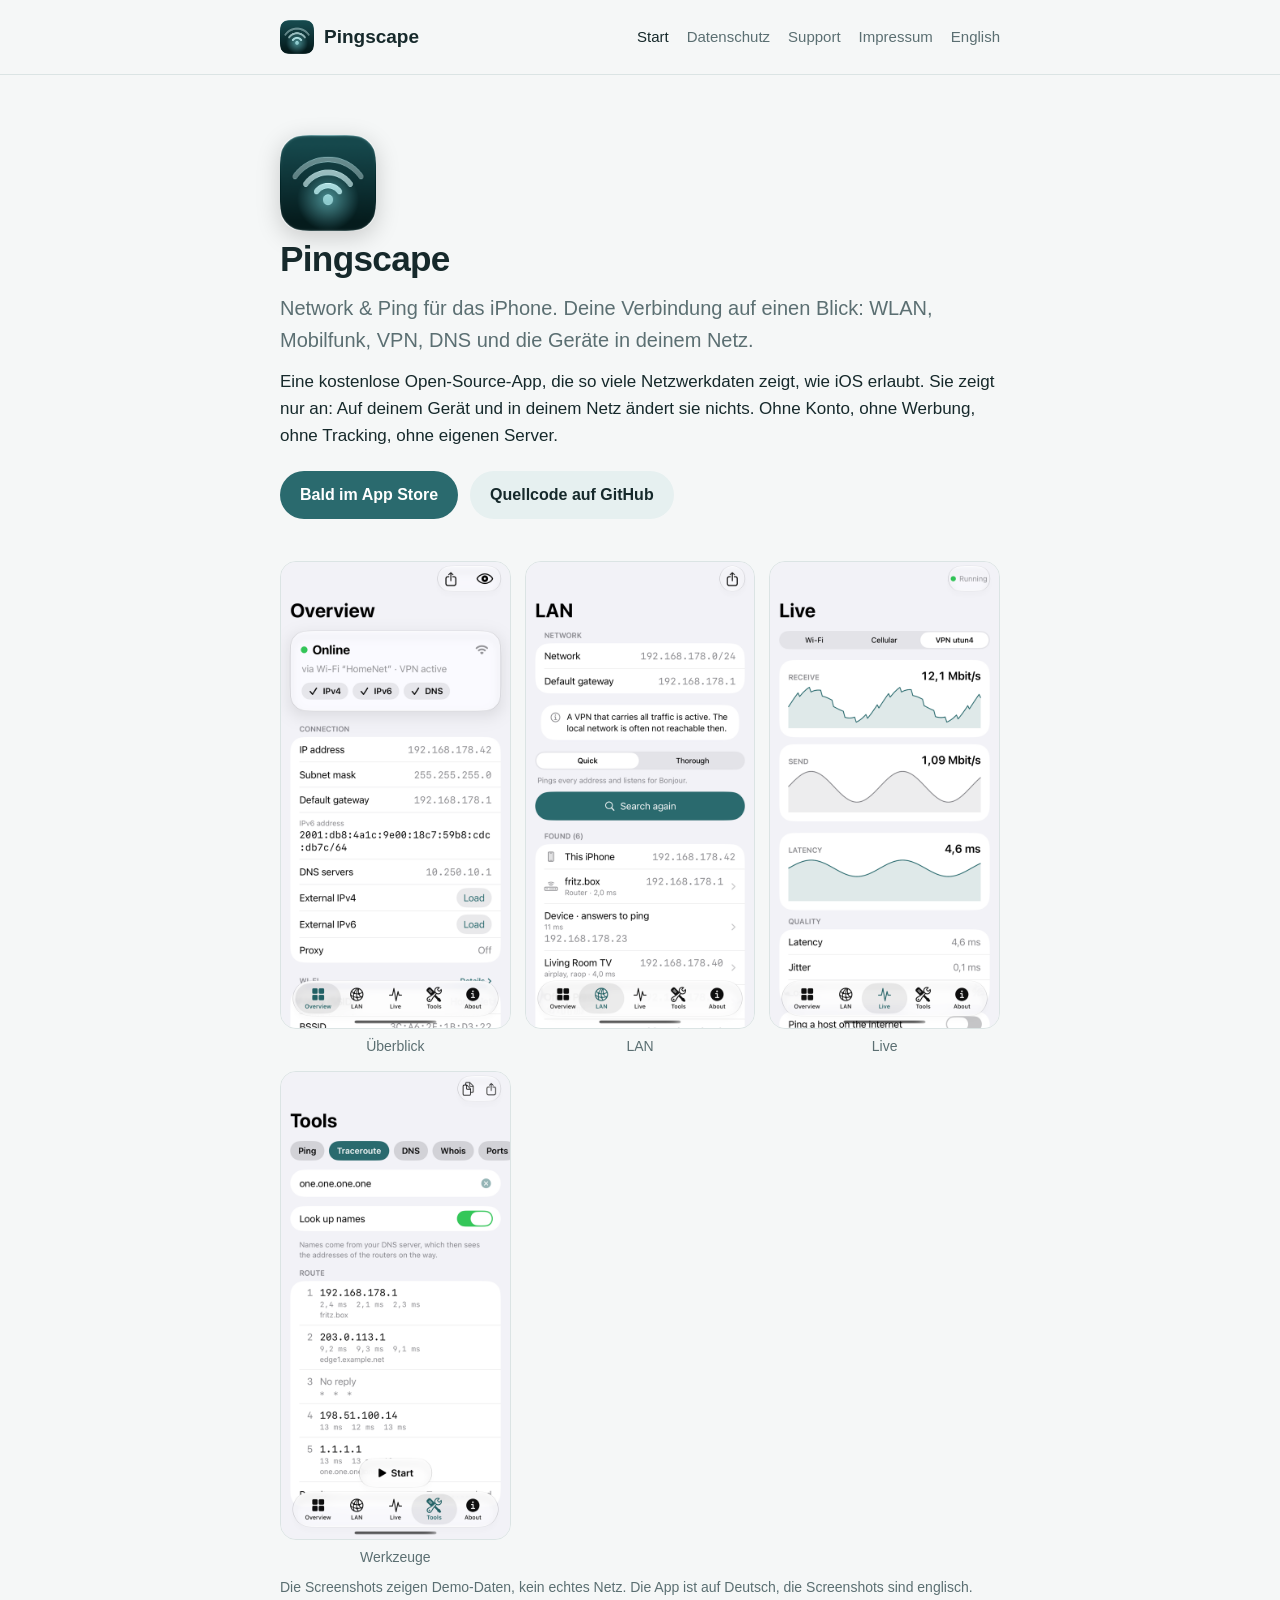
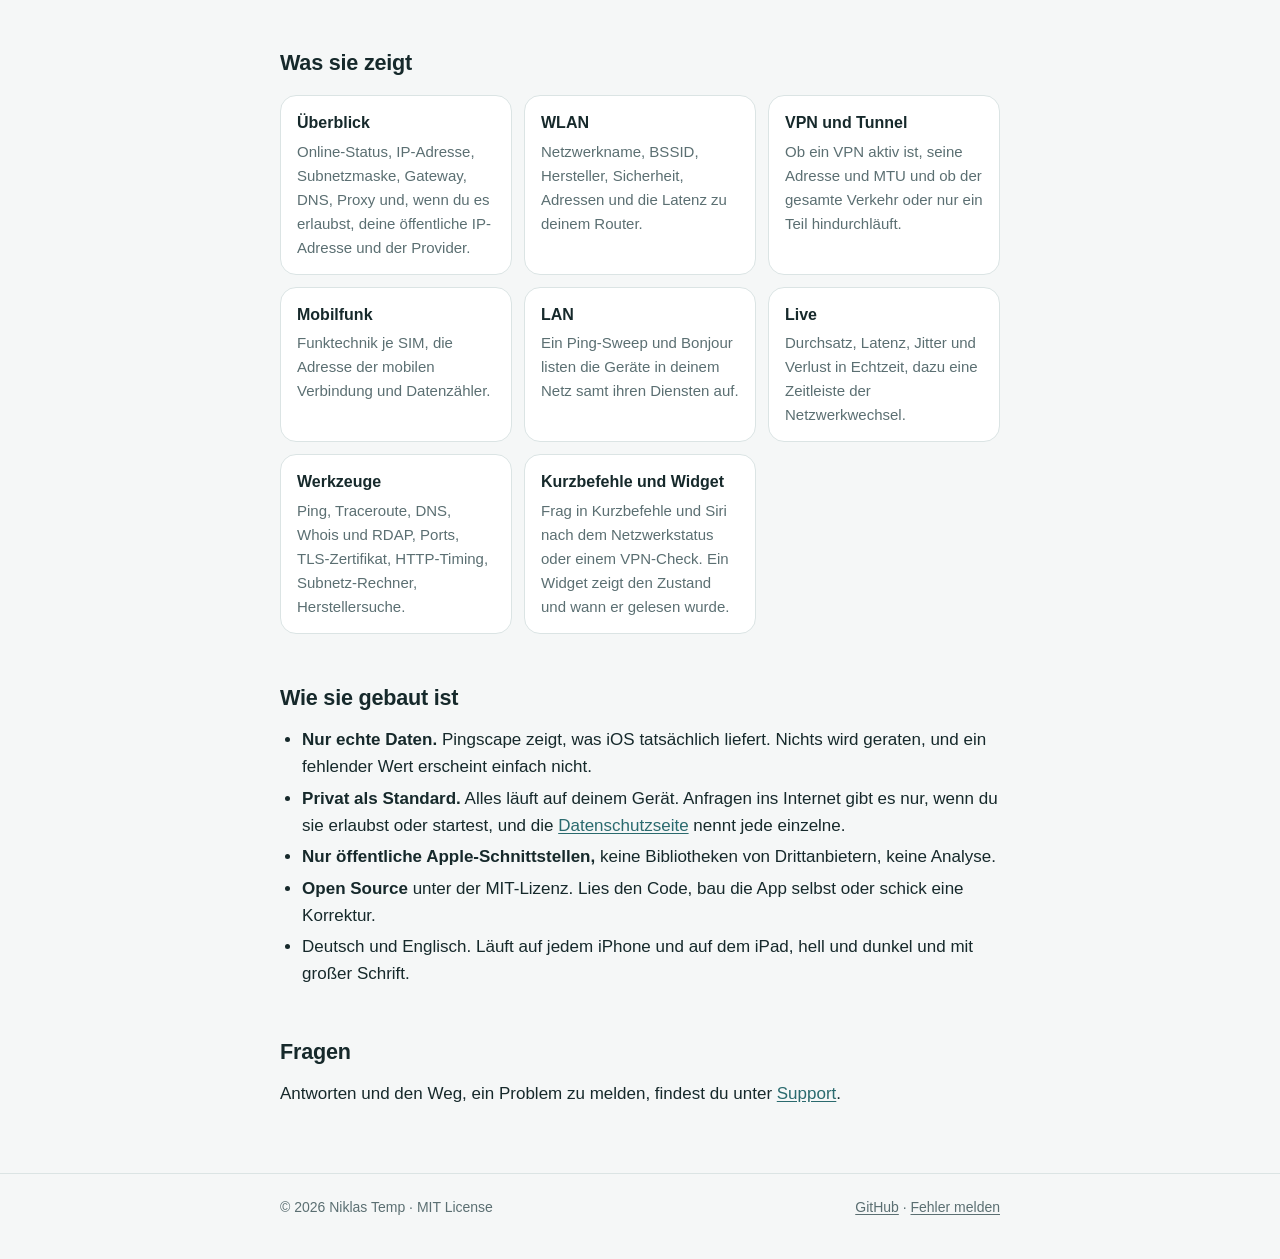
==== site/de/index.html @ 0ebd8dc4 "Add the website: home, privacy, support and legal notice in English and German Static pages for ping" ====
<!doctype html>
<html lang="de">
<head>
<meta charset="utf-8">
<meta name="viewport" content="width=device-width, initial-scale=1">
<title>Pingscape: Network & Ping für das iPhone</title>
<meta name="description" content="Pingscape zeigt deine Verbindung, WLAN, Mobilfunk, VPN, DNS und die Geräte in deinem Netz. Kostenlos, Open Source, ohne Konto und Tracking.">
<link rel="stylesheet" href="../style.css">
<link rel="apple-touch-icon" href="../apple-touch-icon.png">
<link rel="icon" href="../apple-touch-icon.png">
<link rel="alternate" hreflang="en" href="https://pingscape.app/">
<link rel="alternate" hreflang="de" href="https://pingscape.app/de/">
</head>
<body>
<header class="site"><div class="wrap">
<a class="brand" href="./"><img src="../img/icon.png" alt="" width="34" height="34">Pingscape</a>
<nav aria-label="Hauptnavigation"><a href="./" aria-current="page">Start</a><a href="privacy.html">Datenschutz</a><a href="support.html">Support</a><a href="impressum.html">Impressum</a><a href="../" hreflang="en" lang="en">English</a></nav>
</div></header>
<main><div class="wrap">
<section class="hero">
<img class="icon" src="../img/icon.png" alt="Pingscape App-Symbol" width="96" height="96">
<h1>Pingscape</h1>
<p class="lead">Network &amp; Ping für das iPhone. Deine Verbindung auf einen Blick: WLAN, Mobilfunk, VPN, DNS und die Geräte in deinem Netz.</p>
<p>Eine kostenlose Open-Source-App, die so viele Netzwerkdaten zeigt, wie iOS erlaubt. Sie zeigt nur an: Auf deinem Gerät und in deinem Netz ändert sie nichts. Ohne Konto, ohne Werbung, ohne Tracking, ohne eigenen Server.</p>
<div class="actions">
<span class="button">Bald im App Store</span>
<a class="button secondary" href="https://github.com/pilotofpackets/pingscape">Quellcode auf GitHub</a>
</div>
</section>
<div class="shots">
<figure><img src="../img/overview.png" alt="Der Überblick mit Verbindung, WLAN und VPN" loading="lazy"><figcaption>Überblick</figcaption></figure>
<figure><img src="../img/lan.png" alt="Die Liste der im lokalen Netz gefundenen Geräte" loading="lazy"><figcaption>LAN</figcaption></figure>
<figure><img src="../img/live.png" alt="Live-Diagramme für Durchsatz und Latenz" loading="lazy"><figcaption>Live</figcaption></figure>
<figure><img src="../img/tools.png" alt="Das Traceroute-Werkzeug mit Hops und Antwortzeiten" loading="lazy"><figcaption>Werkzeuge</figcaption></figure>
</div>
<p class="small">Die Screenshots zeigen Demo-Daten, kein echtes Netz. Die App ist auf Deutsch, die Screenshots sind englisch.</p>
<h2>Was sie zeigt</h2>
<div class="grid">
<div class="card"><h3>Überblick</h3><p>Online-Status, IP-Adresse, Subnetzmaske, Gateway, DNS, Proxy und, wenn du es erlaubst, deine öffentliche IP-Adresse und der Provider.</p></div>
<div class="card"><h3>WLAN</h3><p>Netzwerkname, BSSID, Hersteller, Sicherheit, Adressen und die Latenz zu deinem Router.</p></div>
<div class="card"><h3>VPN und Tunnel</h3><p>Ob ein VPN aktiv ist, seine Adresse und MTU und ob der gesamte Verkehr oder nur ein Teil hindurchläuft.</p></div>
<div class="card"><h3>Mobilfunk</h3><p>Funktechnik je SIM, die Adresse der mobilen Verbindung und Datenzähler.</p></div>
<div class="card"><h3>LAN</h3><p>Ein Ping-Sweep und Bonjour listen die Geräte in deinem Netz samt ihren Diensten auf.</p></div>
<div class="card"><h3>Live</h3><p>Durchsatz, Latenz, Jitter und Verlust in Echtzeit, dazu eine Zeitleiste der Netzwerkwechsel.</p></div>
<div class="card"><h3>Werkzeuge</h3><p>Ping, Traceroute, DNS, Whois und RDAP, Ports, TLS-Zertifikat, HTTP-Timing, Subnetz-Rechner, Herstellersuche.</p></div>
<div class="card"><h3>Kurzbefehle und Widget</h3><p>Frag in Kurzbefehle und Siri nach dem Netzwerkstatus oder einem VPN-Check. Ein Widget zeigt den Zustand und wann er gelesen wurde.</p></div>
</div>
<h2>Wie sie gebaut ist</h2>
<ul>
<li><strong>Nur echte Daten.</strong> Pingscape zeigt, was iOS tatsächlich liefert. Nichts wird geraten, und ein fehlender Wert erscheint einfach nicht.</li>
<li><strong>Privat als Standard.</strong> Alles läuft auf deinem Gerät. Anfragen ins Internet gibt es nur, wenn du sie erlaubst oder startest, und die <a href="privacy.html">Datenschutzseite</a> nennt jede einzelne.</li>
<li><strong>Nur öffentliche Apple-Schnittstellen,</strong> keine Bibliotheken von Drittanbietern, keine Analyse.</li>
<li><strong>Open Source</strong> unter der MIT-Lizenz. Lies den Code, bau die App selbst oder schick eine Korrektur.</li>
<li>Deutsch und Englisch. Läuft auf jedem iPhone und auf dem iPad, hell und dunkel und mit großer Schrift.</li>
</ul>
<h2>Fragen</h2>
<p>Antworten und den Weg, ein Problem zu melden, findest du unter <a href="support.html">Support</a>.</p>
</div></main>
<footer class="site"><div class="wrap">
<span>© 2026 Niklas Temp · MIT License</span>
<span><a href="https://github.com/pilotofpackets/pingscape">GitHub</a> · <a href="https://github.com/pilotofpackets/pingscape/issues">Fehler melden</a></span>
</div></footer>
</body>
</html>
---- site/style.css ----
:root {
  color-scheme: light dark;
  --bg: #f5f7f7;
  --card: #ffffff;
  --text: #16292b;
  --muted: #5b6f72;
  --line: #dbe4e4;
  --accent: #2a6a6e;
  --accent-text: #ffffff;
  --soft: #e6f0f0;
}
@media (prefers-color-scheme: dark) {
  :root {
    --bg: #0b1516;
    --card: #132022;
    --text: #e3f0f0;
    --muted: #91a8aa;
    --line: #223638;
    --accent: #7cc3c7;
    --accent-text: #08282a;
    --soft: #162a2c;
  }
}
* { box-sizing: border-box; }
html { -webkit-text-size-adjust: 100%; }
body {
  margin: 0;
  background: var(--bg);
  color: var(--text);
  font: 17px/1.6 -apple-system, BlinkMacSystemFont, "SF Pro Text", "Helvetica Neue", Arial, sans-serif;
}
a { color: var(--accent); text-underline-offset: 2px; }
.wrap { max-width: 760px; margin: 0 auto; padding: 0 20px; }
header.site { padding: 20px 0; border-bottom: 1px solid var(--line); }
header.site .wrap { display: flex; align-items: center; justify-content: space-between; gap: 16px; flex-wrap: wrap; }
.brand { display: flex; align-items: center; gap: 10px; font-weight: 700; color: var(--text); text-decoration: none; font-size: 19px; }
.brand img { width: 34px; height: 34px; border-radius: 8px; }
nav { display: flex; gap: 18px; flex-wrap: wrap; font-size: 15px; }
nav a { color: var(--muted); text-decoration: none; }
nav a:hover, nav a[aria-current="page"] { color: var(--text); }
main { padding: 36px 0 56px; }
h1 { font-size: 2.2rem; line-height: 1.15; margin: 0 0 12px; letter-spacing: -0.02em; }
h2 { font-size: 1.35rem; margin: 2.2em 0 0.4em; letter-spacing: -0.01em; }
h3 { font-size: 1.05rem; margin: 1.6em 0 0.2em; }
p, ul, ol, dl { margin: 0.6em 0; }
ul, ol { padding-left: 1.3em; }
li { margin: 0.25em 0; }
.lead { font-size: 1.25rem; color: var(--muted); max-width: 34em; }
.hero { padding: 24px 0 8px; }
.hero img.icon { width: 96px; height: 96px; border-radius: 22px; box-shadow: 0 6px 24px rgba(0,0,0,.18); }
.actions { display: flex; gap: 12px; flex-wrap: wrap; margin: 22px 0 0; }
.button { display: inline-block; padding: 11px 20px; border-radius: 999px; background: var(--accent); color: var(--accent-text); text-decoration: none; font-weight: 600; font-size: 16px; }
.button.secondary { background: var(--soft); color: var(--text); }
.shots { display: grid; grid-template-columns: repeat(auto-fit, minmax(190px, 1fr)); gap: 14px; margin: 34px 0 0; }
.shots figure { margin: 0; }
.shots img { width: 100%; height: auto; border-radius: 16px; border: 1px solid var(--line); background: var(--card); display: block; }
.shots figcaption { font-size: 14px; color: var(--muted); margin-top: 6px; text-align: center; }
.grid { display: grid; grid-template-columns: repeat(auto-fit, minmax(230px, 1fr)); gap: 12px; margin-top: 14px; }
.card { background: var(--card); border: 1px solid var(--line); border-radius: 16px; padding: 14px 16px; }
.card h3 { margin: 0 0 4px; font-size: 1rem; }
.card p { margin: 0; color: var(--muted); font-size: 15px; }
table { width: 100%; border-collapse: collapse; margin: 0.8em 0; font-size: 15px; }
th, td { text-align: left; vertical-align: top; padding: 9px 10px; border-bottom: 1px solid var(--line); }
th { color: var(--muted); font-weight: 600; }
code { font: 0.92em ui-monospace, SFMono-Regular, Menlo, monospace; background: var(--soft); padding: 1px 5px; border-radius: 5px; }
.note { background: var(--soft); border-radius: 14px; padding: 12px 16px; margin: 1.2em 0; }
.small { font-size: 14px; color: var(--muted); }
footer.site { border-top: 1px solid var(--line); padding: 22px 0 40px; font-size: 14px; color: var(--muted); }
footer.site .wrap { display: flex; justify-content: space-between; gap: 12px; flex-wrap: wrap; }
footer.site a { color: var(--muted); }
details { background: var(--card); border: 1px solid var(--line); border-radius: 14px; padding: 4px 16px; margin: 10px 0; }
summary { cursor: pointer; padding: 10px 0; font-weight: 600; }
details[open] summary { margin-bottom: 4px; }
@media (max-width: 520px) { h1 { font-size: 1.85rem; } }
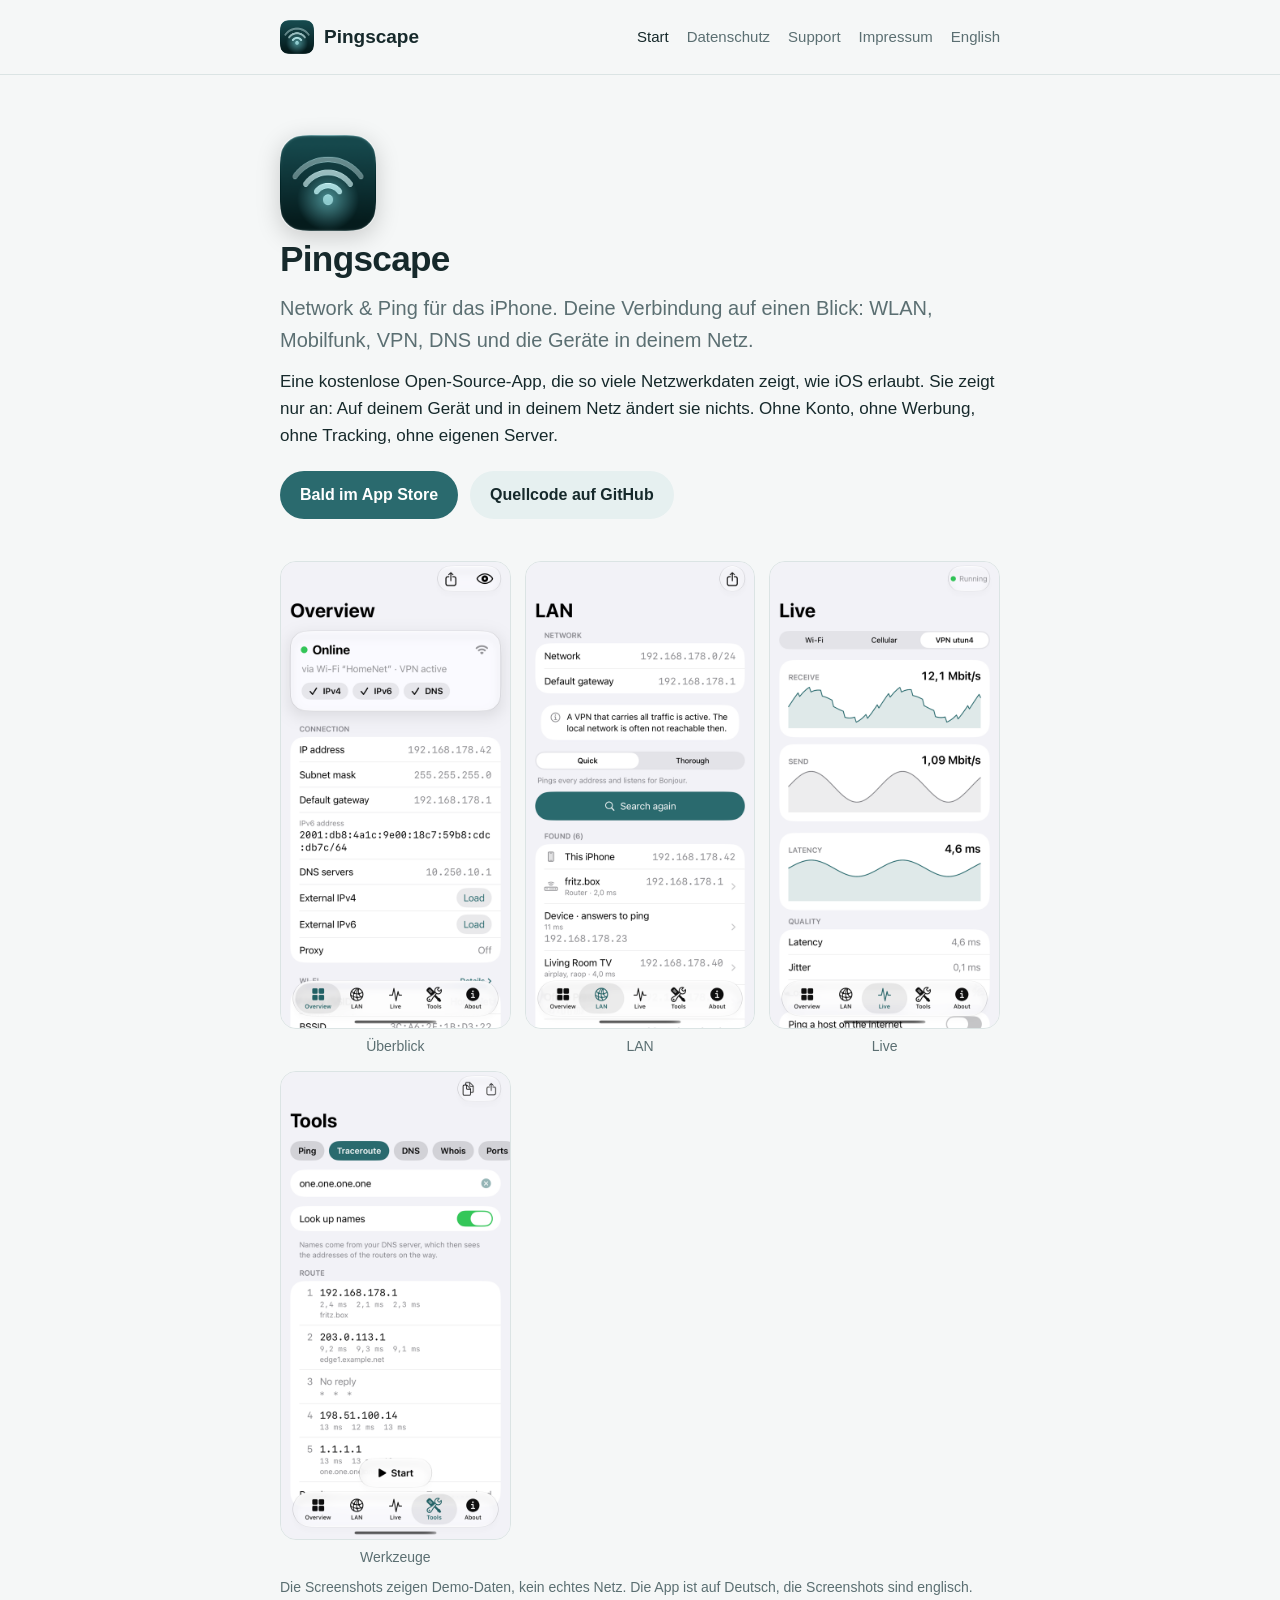
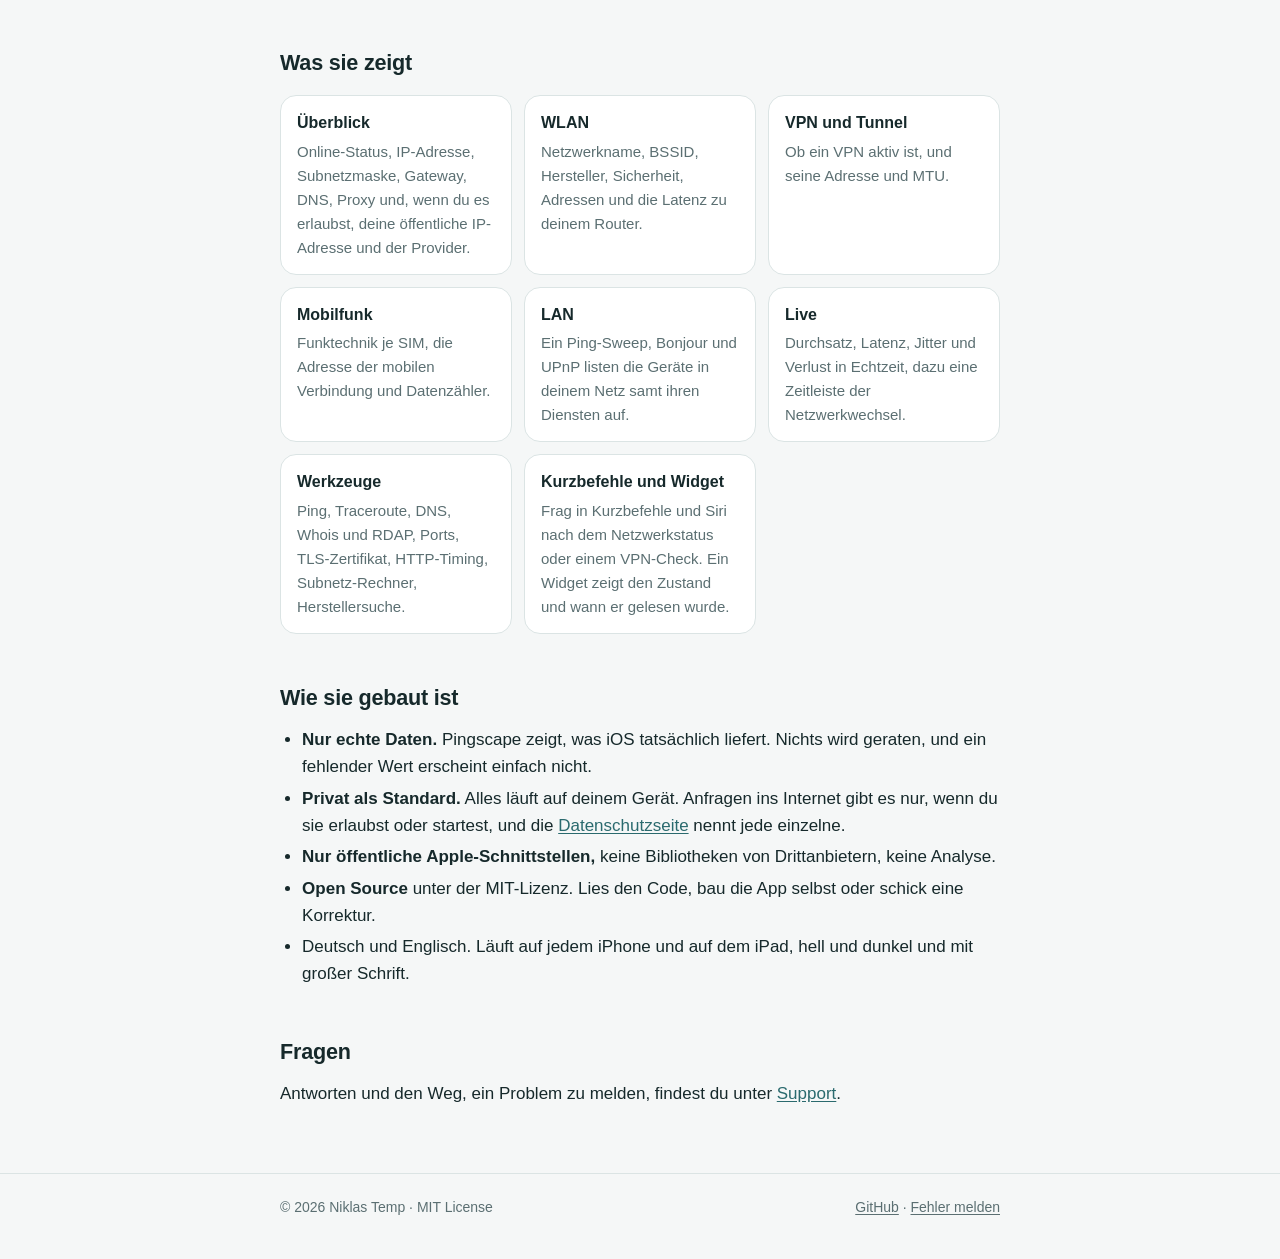
==== commit 1d8dd151: "Redo the store screenshots and drop the split-tunnel claim New iPhone 6.9" screenshots and a first i" ====
--- a/site/de/index.html
+++ b/site/de/index.html
@@ -38,9 +38,9 @@
 <div class="grid">
 <div class="card"><h3>Überblick</h3><p>Online-Status, IP-Adresse, Subnetzmaske, Gateway, DNS, Proxy und, wenn du es erlaubst, deine öffentliche IP-Adresse und der Provider.</p></div>
 <div class="card"><h3>WLAN</h3><p>Netzwerkname, BSSID, Hersteller, Sicherheit, Adressen und die Latenz zu deinem Router.</p></div>
-<div class="card"><h3>VPN und Tunnel</h3><p>Ob ein VPN aktiv ist, seine Adresse und MTU und ob der gesamte Verkehr oder nur ein Teil hindurchläuft.</p></div>
+<div class="card"><h3>VPN und Tunnel</h3><p>Ob ein VPN aktiv ist, und seine Adresse und MTU.</p></div>
 <div class="card"><h3>Mobilfunk</h3><p>Funktechnik je SIM, die Adresse der mobilen Verbindung und Datenzähler.</p></div>
-<div class="card"><h3>LAN</h3><p>Ein Ping-Sweep und Bonjour listen die Geräte in deinem Netz samt ihren Diensten auf.</p></div>
+<div class="card"><h3>LAN</h3><p>Ein Ping-Sweep, Bonjour und UPnP listen die Geräte in deinem Netz samt ihren Diensten auf.</p></div>
 <div class="card"><h3>Live</h3><p>Durchsatz, Latenz, Jitter und Verlust in Echtzeit, dazu eine Zeitleiste der Netzwerkwechsel.</p></div>
 <div class="card"><h3>Werkzeuge</h3><p>Ping, Traceroute, DNS, Whois und RDAP, Ports, TLS-Zertifikat, HTTP-Timing, Subnetz-Rechner, Herstellersuche.</p></div>
 <div class="card"><h3>Kurzbefehle und Widget</h3><p>Frag in Kurzbefehle und Siri nach dem Netzwerkstatus oder einem VPN-Check. Ein Widget zeigt den Zustand und wann er gelesen wurde.</p></div>
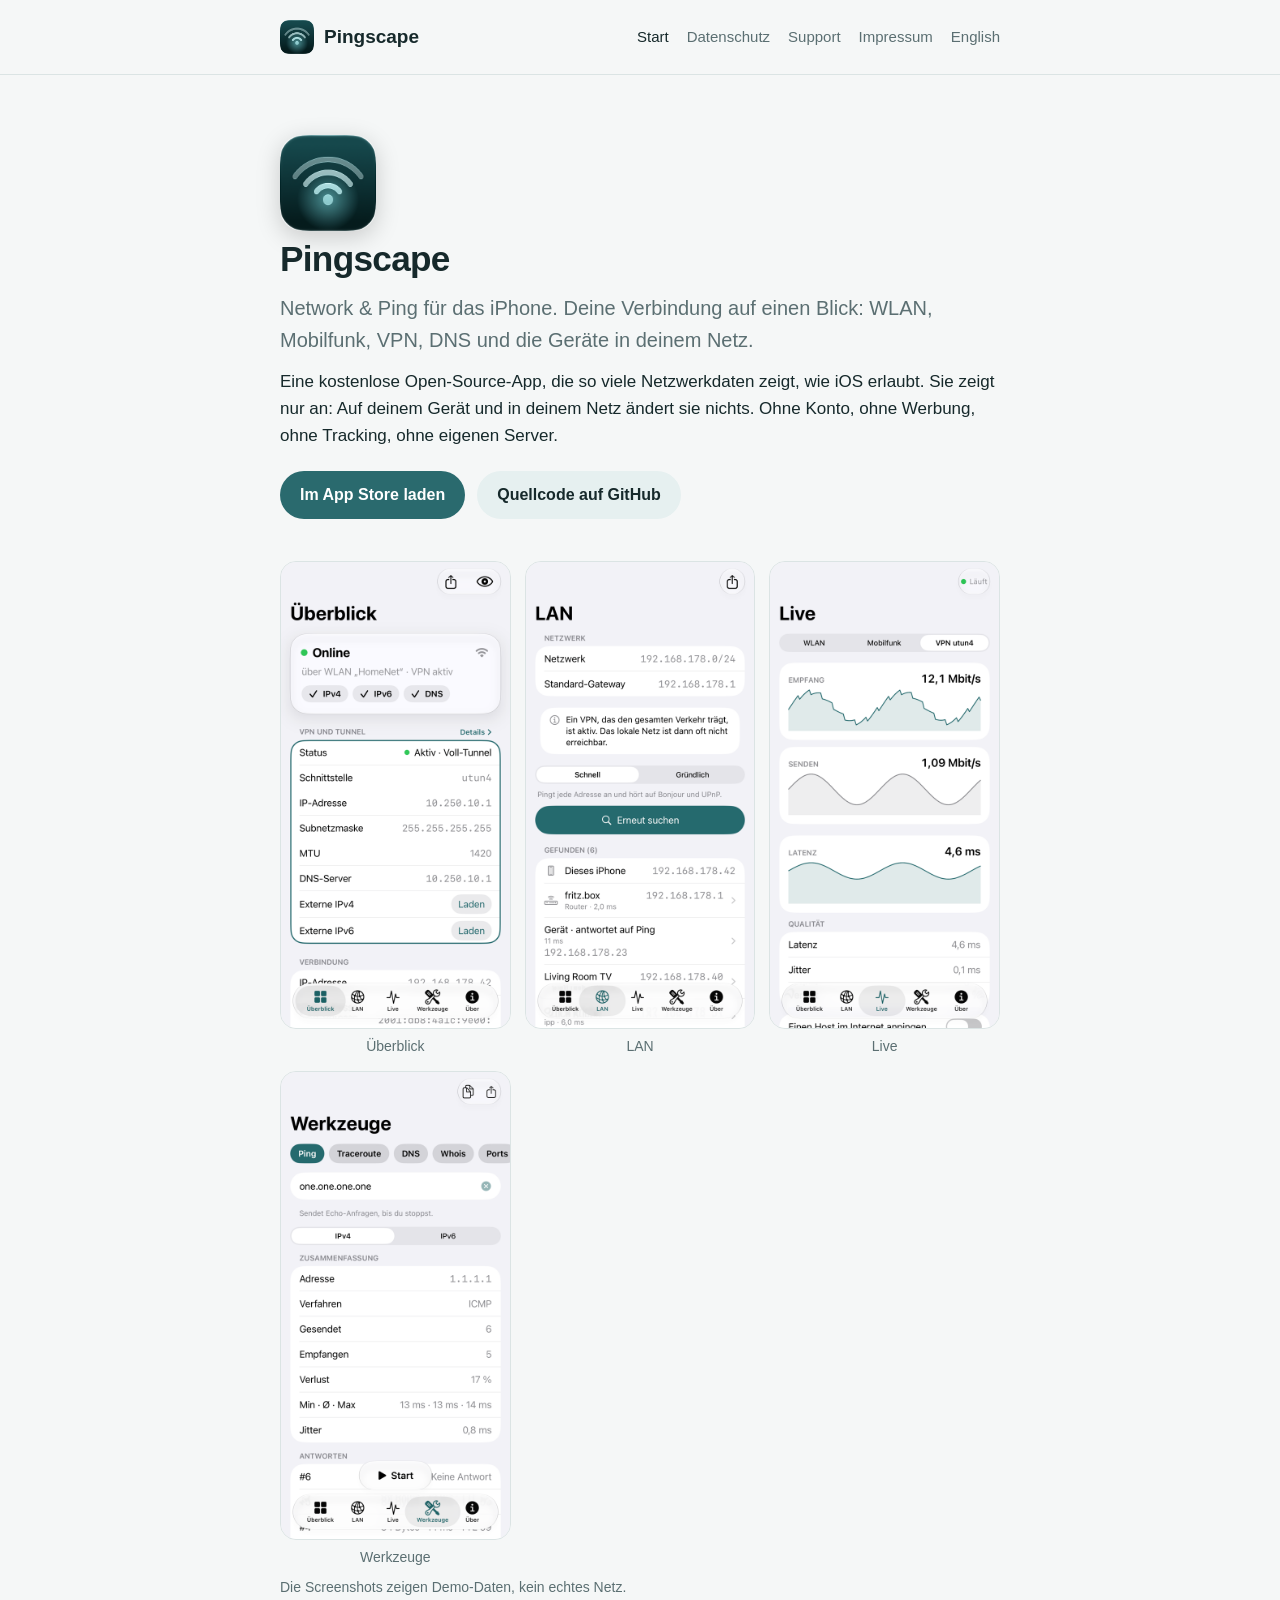
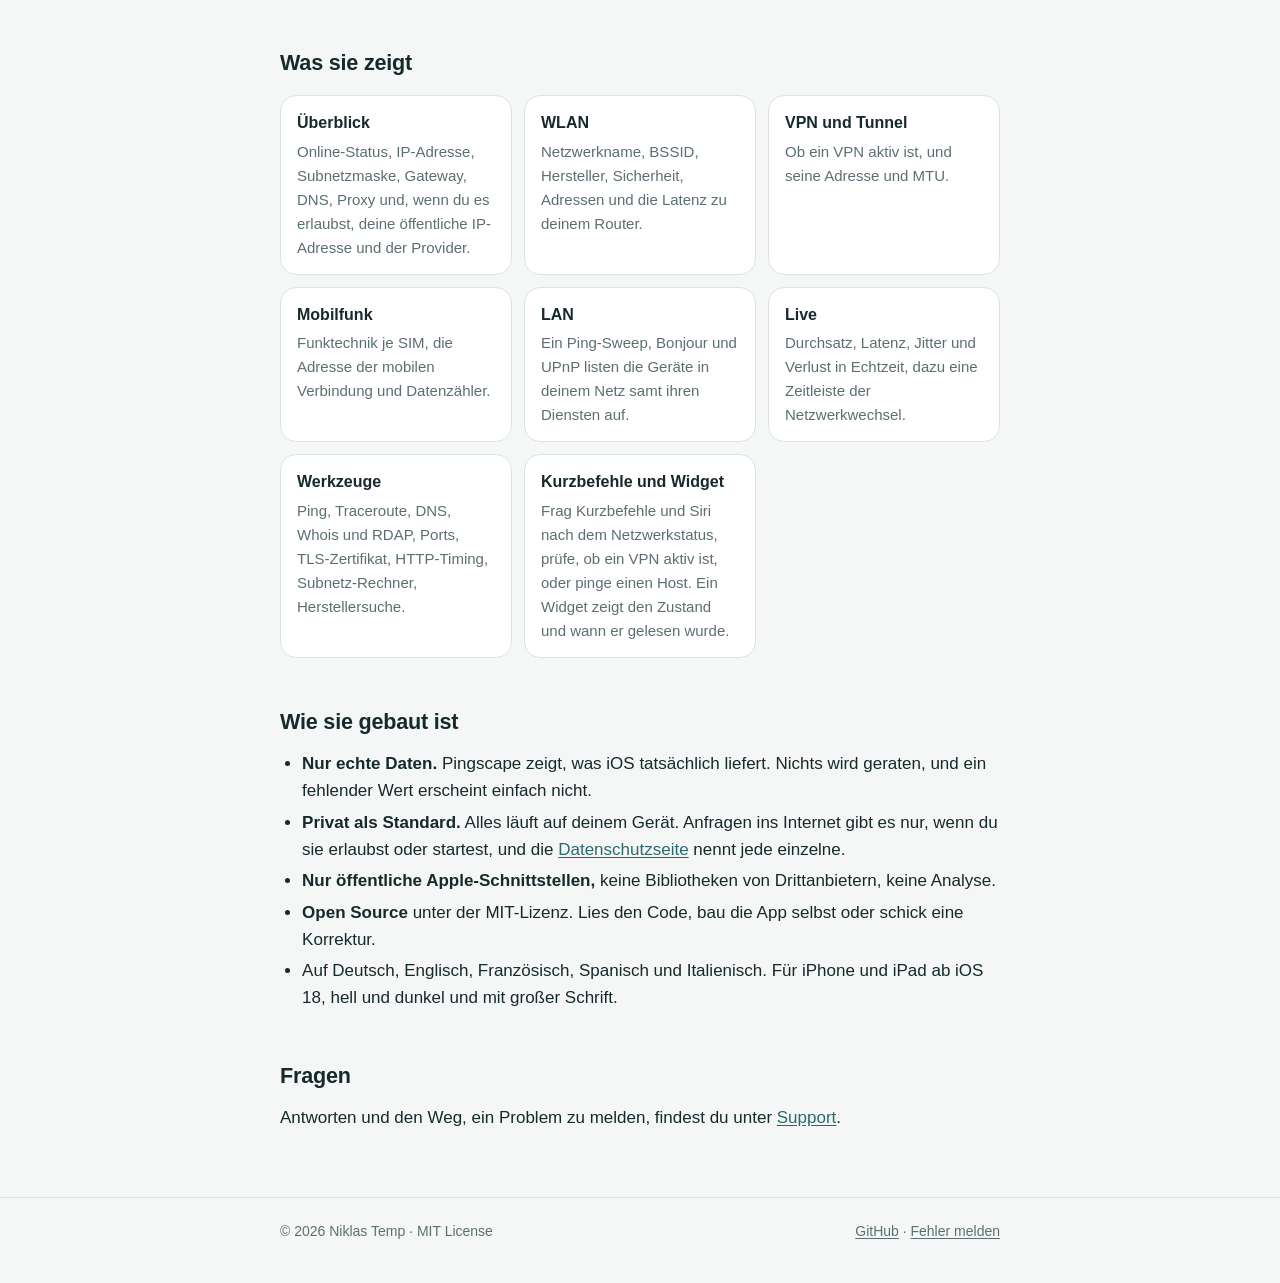
==== commit 6c60b7c0: "Link the website to the App Store and bring it up to date with 1.0 The download button points to the" ====
--- a/site/de/index.html
+++ b/site/de/index.html
@@ -5,6 +5,7 @@
 <meta name="viewport" content="width=device-width, initial-scale=1">
 <title>Pingscape: Network & Ping für das iPhone</title>
 <meta name="description" content="Pingscape zeigt deine Verbindung, WLAN, Mobilfunk, VPN, DNS und die Geräte in deinem Netz. Kostenlos, Open Source, ohne Konto und Tracking.">
+<meta name="apple-itunes-app" content="app-id=6814410511">
 <link rel="stylesheet" href="../style.css">
 <link rel="apple-touch-icon" href="../apple-touch-icon.png">
 <link rel="icon" href="../apple-touch-icon.png">
@@ -23,17 +24,17 @@
 <p class="lead">Network &amp; Ping für das iPhone. Deine Verbindung auf einen Blick: WLAN, Mobilfunk, VPN, DNS und die Geräte in deinem Netz.</p>
 <p>Eine kostenlose Open-Source-App, die so viele Netzwerkdaten zeigt, wie iOS erlaubt. Sie zeigt nur an: Auf deinem Gerät und in deinem Netz ändert sie nichts. Ohne Konto, ohne Werbung, ohne Tracking, ohne eigenen Server.</p>
 <div class="actions">
-<span class="button">Bald im App Store</span>
+<a class="button" href="https://apps.apple.com/app/id6814410511">Im App Store laden</a>
 <a class="button secondary" href="https://github.com/pilotofpackets/pingscape">Quellcode auf GitHub</a>
 </div>
 </section>
 <div class="shots">
-<figure><img src="../img/overview.png" alt="Der Überblick mit Verbindung, WLAN und VPN" loading="lazy"><figcaption>Überblick</figcaption></figure>
-<figure><img src="../img/lan.png" alt="Die Liste der im lokalen Netz gefundenen Geräte" loading="lazy"><figcaption>LAN</figcaption></figure>
-<figure><img src="../img/live.png" alt="Live-Diagramme für Durchsatz und Latenz" loading="lazy"><figcaption>Live</figcaption></figure>
-<figure><img src="../img/tools.png" alt="Das Traceroute-Werkzeug mit Hops und Antwortzeiten" loading="lazy"><figcaption>Werkzeuge</figcaption></figure>
+<figure><img src="../img/de/overview.png" alt="Der Überblick mit Online-Status und aktivem VPN" loading="lazy"><figcaption>Überblick</figcaption></figure>
+<figure><img src="../img/de/lan.png" alt="Die Liste der im lokalen Netz gefundenen Geräte" loading="lazy"><figcaption>LAN</figcaption></figure>
+<figure><img src="../img/de/live.png" alt="Live-Diagramme für Durchsatz und Latenz" loading="lazy"><figcaption>Live</figcaption></figure>
+<figure><img src="../img/de/tools.png" alt="Das Ping-Werkzeug mit gesendeten und empfangenen Paketen, Verlust und Antwortzeiten" loading="lazy"><figcaption>Werkzeuge</figcaption></figure>
 </div>
-<p class="small">Die Screenshots zeigen Demo-Daten, kein echtes Netz. Die App ist auf Deutsch, die Screenshots sind englisch.</p>
+<p class="small">Die Screenshots zeigen Demo-Daten, kein echtes Netz.</p>
 <h2>Was sie zeigt</h2>
 <div class="grid">
 <div class="card"><h3>Überblick</h3><p>Online-Status, IP-Adresse, Subnetzmaske, Gateway, DNS, Proxy und, wenn du es erlaubst, deine öffentliche IP-Adresse und der Provider.</p></div>
@@ -43,7 +44,7 @@
 <div class="card"><h3>LAN</h3><p>Ein Ping-Sweep, Bonjour und UPnP listen die Geräte in deinem Netz samt ihren Diensten auf.</p></div>
 <div class="card"><h3>Live</h3><p>Durchsatz, Latenz, Jitter und Verlust in Echtzeit, dazu eine Zeitleiste der Netzwerkwechsel.</p></div>
 <div class="card"><h3>Werkzeuge</h3><p>Ping, Traceroute, DNS, Whois und RDAP, Ports, TLS-Zertifikat, HTTP-Timing, Subnetz-Rechner, Herstellersuche.</p></div>
-<div class="card"><h3>Kurzbefehle und Widget</h3><p>Frag in Kurzbefehle und Siri nach dem Netzwerkstatus oder einem VPN-Check. Ein Widget zeigt den Zustand und wann er gelesen wurde.</p></div>
+<div class="card"><h3>Kurzbefehle und Widget</h3><p>Frag Kurzbefehle und Siri nach dem Netzwerkstatus, prüfe, ob ein VPN aktiv ist, oder pinge einen Host. Ein Widget zeigt den Zustand und wann er gelesen wurde.</p></div>
 </div>
 <h2>Wie sie gebaut ist</h2>
 <ul>
@@ -51,7 +52,7 @@
 <li><strong>Privat als Standard.</strong> Alles läuft auf deinem Gerät. Anfragen ins Internet gibt es nur, wenn du sie erlaubst oder startest, und die <a href="privacy.html">Datenschutzseite</a> nennt jede einzelne.</li>
 <li><strong>Nur öffentliche Apple-Schnittstellen,</strong> keine Bibliotheken von Drittanbietern, keine Analyse.</li>
 <li><strong>Open Source</strong> unter der MIT-Lizenz. Lies den Code, bau die App selbst oder schick eine Korrektur.</li>
-<li>Deutsch und Englisch. Läuft auf jedem iPhone und auf dem iPad, hell und dunkel und mit großer Schrift.</li>
+<li>Auf Deutsch, Englisch, Französisch, Spanisch und Italienisch. Für iPhone und iPad ab iOS 18, hell und dunkel und mit großer Schrift.</li>
 </ul>
 <h2>Fragen</h2>
 <p>Antworten und den Weg, ein Problem zu melden, findest du unter <a href="support.html">Support</a>.</p>
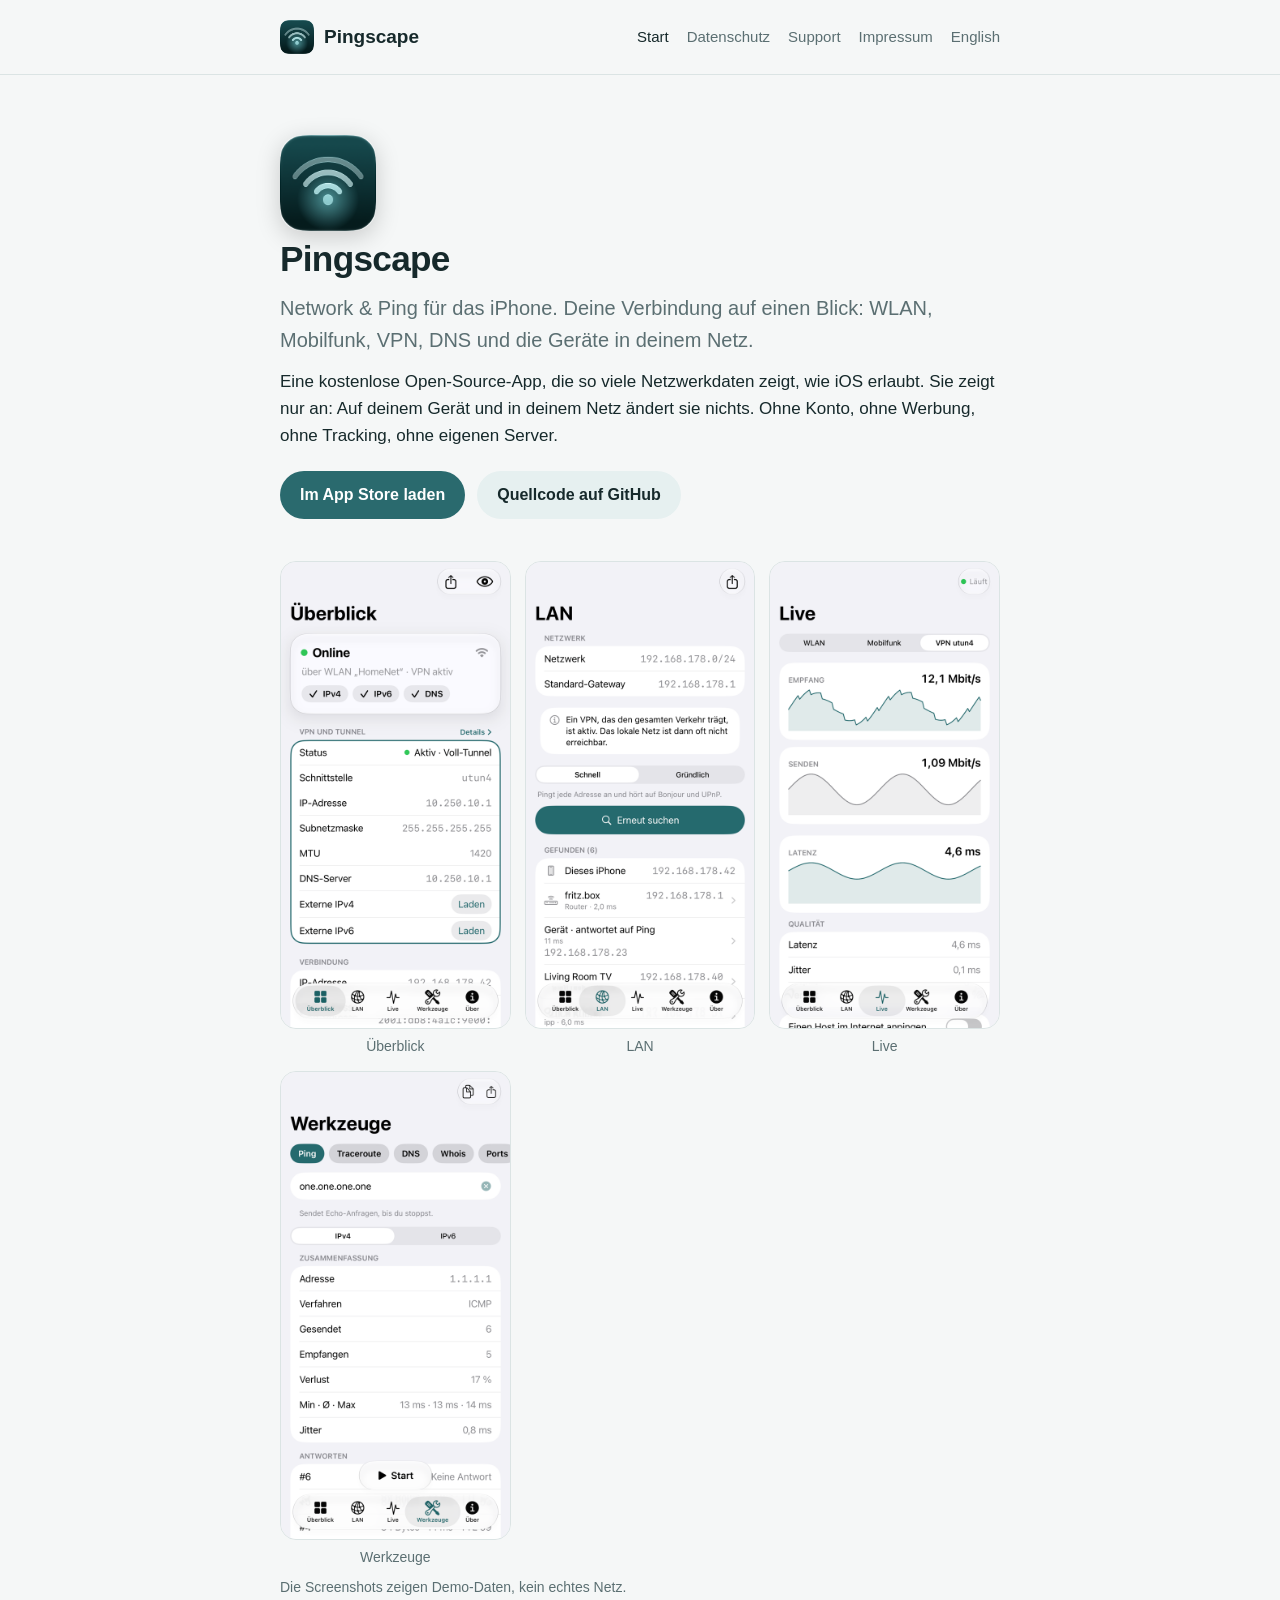
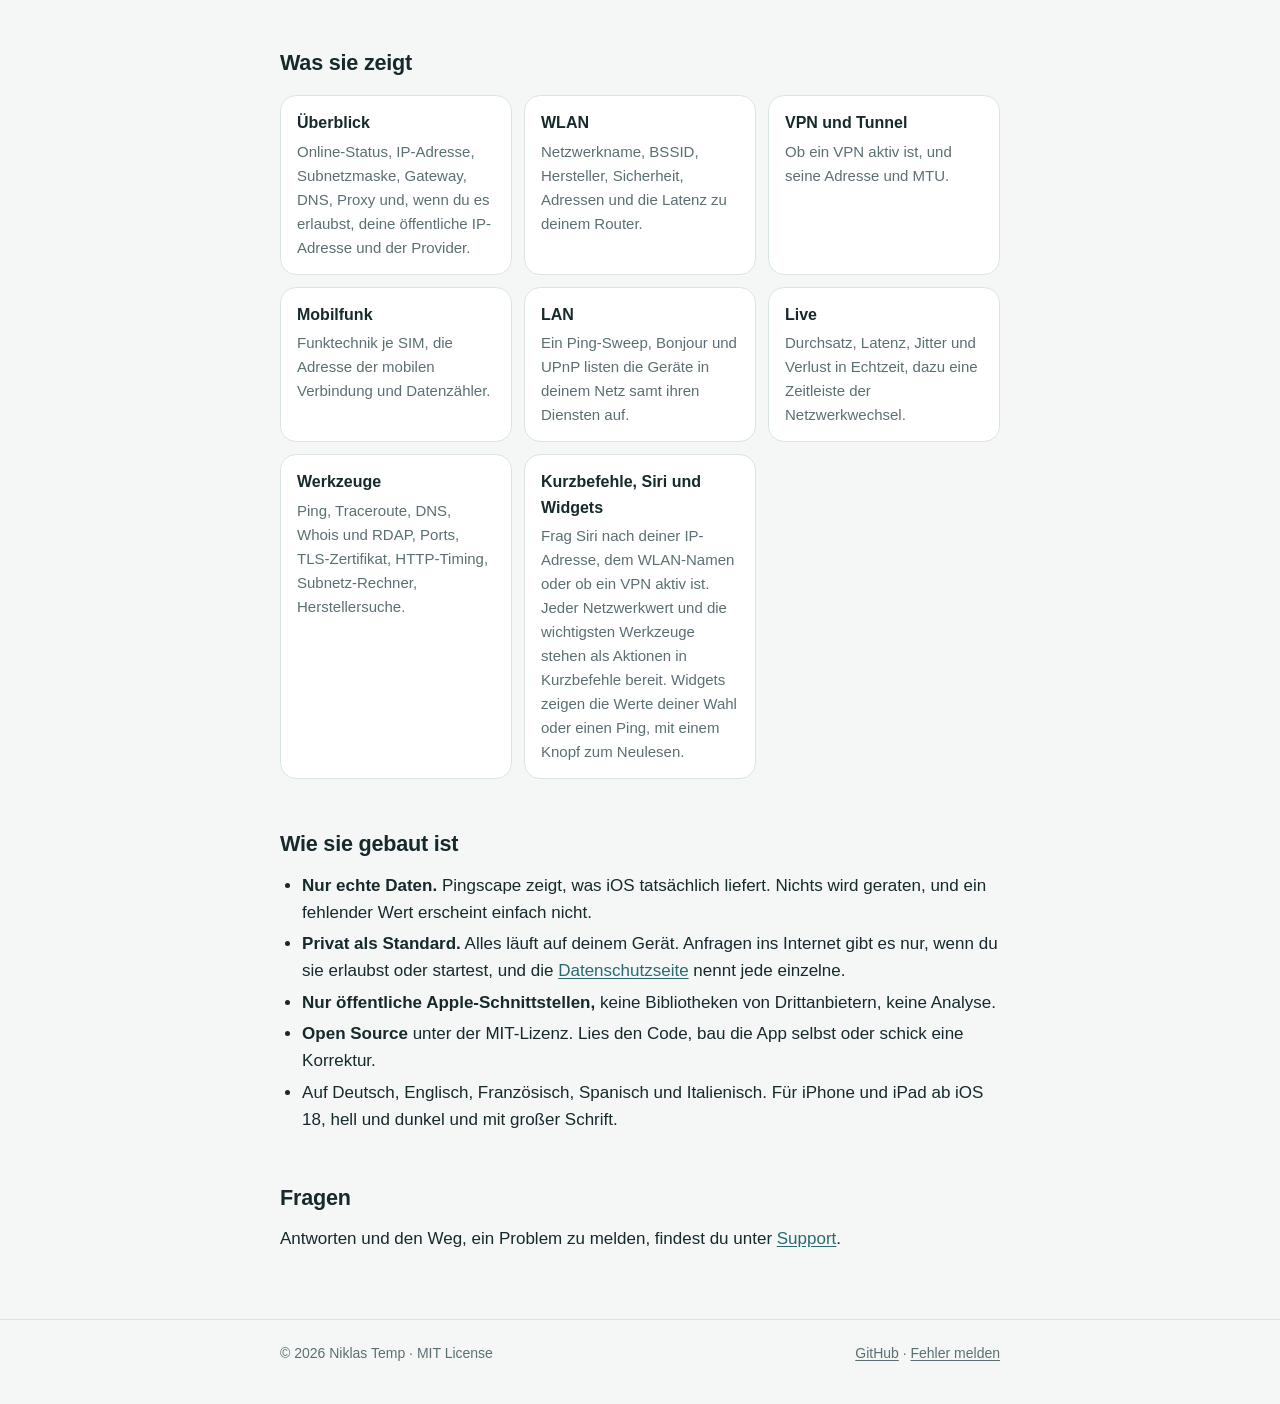
==== commit edfa1bdb: "Describe Siri, Shortcuts, widgets and Control Center on the website The privacy page lists what each" ====
--- a/site/de/index.html
+++ b/site/de/index.html
@@ -44,7 +44,7 @@
 <div class="card"><h3>LAN</h3><p>Ein Ping-Sweep, Bonjour und UPnP listen die Geräte in deinem Netz samt ihren Diensten auf.</p></div>
 <div class="card"><h3>Live</h3><p>Durchsatz, Latenz, Jitter und Verlust in Echtzeit, dazu eine Zeitleiste der Netzwerkwechsel.</p></div>
 <div class="card"><h3>Werkzeuge</h3><p>Ping, Traceroute, DNS, Whois und RDAP, Ports, TLS-Zertifikat, HTTP-Timing, Subnetz-Rechner, Herstellersuche.</p></div>
-<div class="card"><h3>Kurzbefehle und Widget</h3><p>Frag Kurzbefehle und Siri nach dem Netzwerkstatus, prüfe, ob ein VPN aktiv ist, oder pinge einen Host. Ein Widget zeigt den Zustand und wann er gelesen wurde.</p></div>
+<div class="card"><h3>Kurzbefehle, Siri und Widgets</h3><p>Frag Siri nach deiner IP-Adresse, dem WLAN-Namen oder ob ein VPN aktiv ist. Jeder Netzwerkwert und die wichtigsten Werkzeuge stehen als Aktionen in Kurzbefehle bereit. Widgets zeigen die Werte deiner Wahl oder einen Ping, mit einem Knopf zum Neulesen.</p></div>
 </div>
 <h2>Wie sie gebaut ist</h2>
 <ul>
